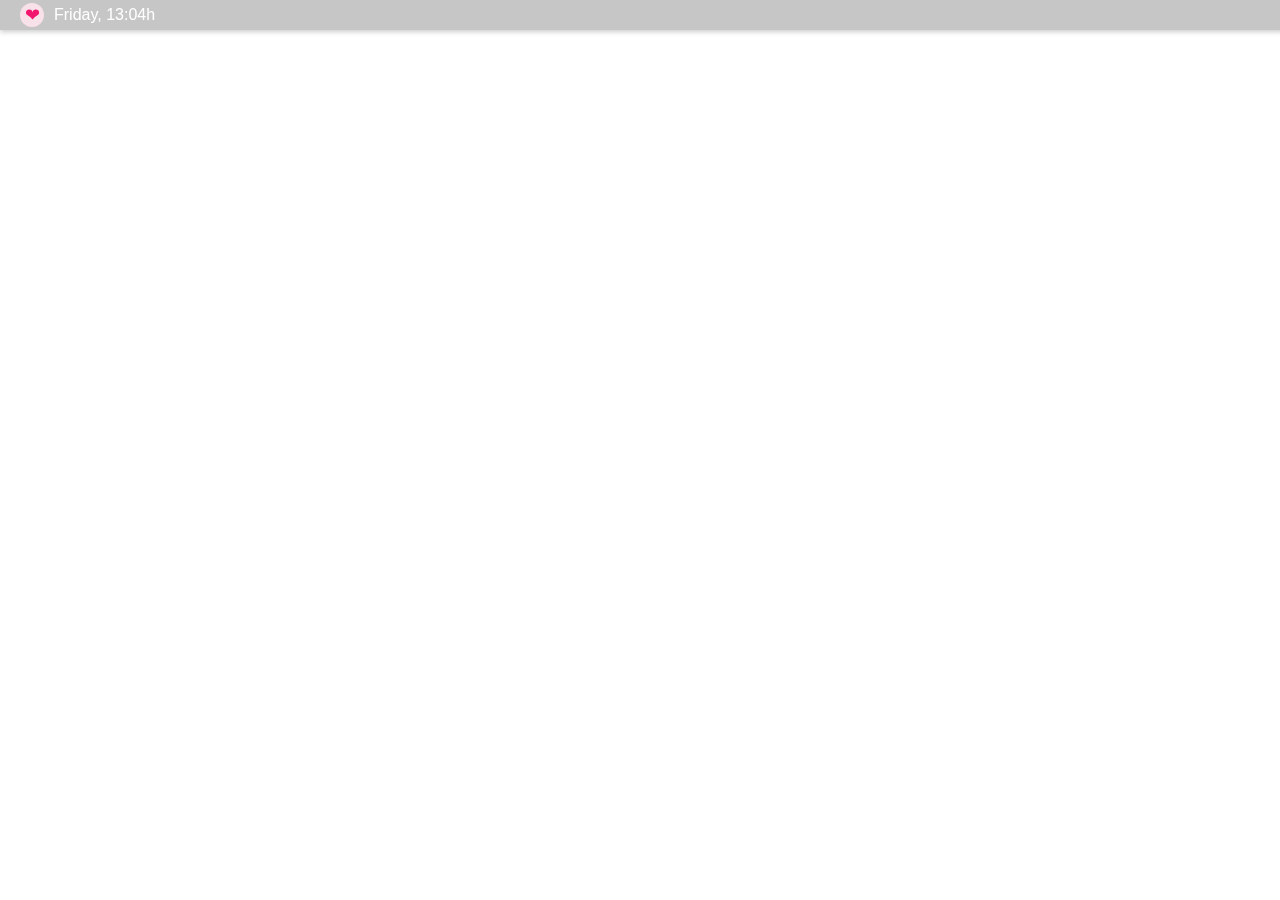
==== index.html @ 5750c32e "Initial commit" ====
<!DOCTYPE html>
<html lang="es">

<head>
    <meta charset="UTF-8">
    <meta name="viewport" content="width=device-width, initial-scale=1.0">
    <title>Portafolio - Escritorio</title>
    <link rel="stylesheet" href="styles/style.css">
    <!-- <link rel="stylesheet" href="https://cdnjs.cloudflare.com/ajax/libs/font-awesome/4.7.0/css/font-awesome.min.css"> -->
</head>

<body>
    <!-- navbar -->
    <nav class="menu">
        <ul>
            <li class="heart-icon"></li>
            <li class="day-time">saturday</li>
        </ul>
    </nav>

    <script src="scripts/main.js"></script>
</body>

</html>
---- styles/style.css ----
body {
    margin: 0px;
    padding: 0px;
    font-family: Arial, Helvetica, sans-serif;
    background: url('https://static.tumblr.com/94eb957a00fd03c0c2f7d26decd71578/u1rhacw/osAmyyh1q/tumblr_static_tumblr_static_gaussian_blur_gradient_desktop_1680x943_wallpaper-393751.jpg');
    color: #fff;
    font-weight: 300;
}

.menu {
    background-color: rgba(128, 128, 128, 0.451);
    position: fixed;
    width: 100%;
    height: 30px;
    display: flex;
    align-items: center;
    padding: 0 20px;
    box-shadow: 0px 2px 5px rgba(0, 0, 0, 0.2);
}

.menu ul {
    display: flex;
    gap: 10px;
    padding: 0;
    margin: 0;
    align-items: center;
}

li {
    list-style-type: none;
    display: flex;
    align-items: center;
}

.heart-icon {
    background-color: #f9e1ea;
    border-radius: 50%;
    height: 24px;
    width: 24px;
    display: flex;
    align-items: center;
    justify-content: center;
}

.heart-icon:before {
    color: #f3166e;
    content: "❤";
    font-size: 18px;
}
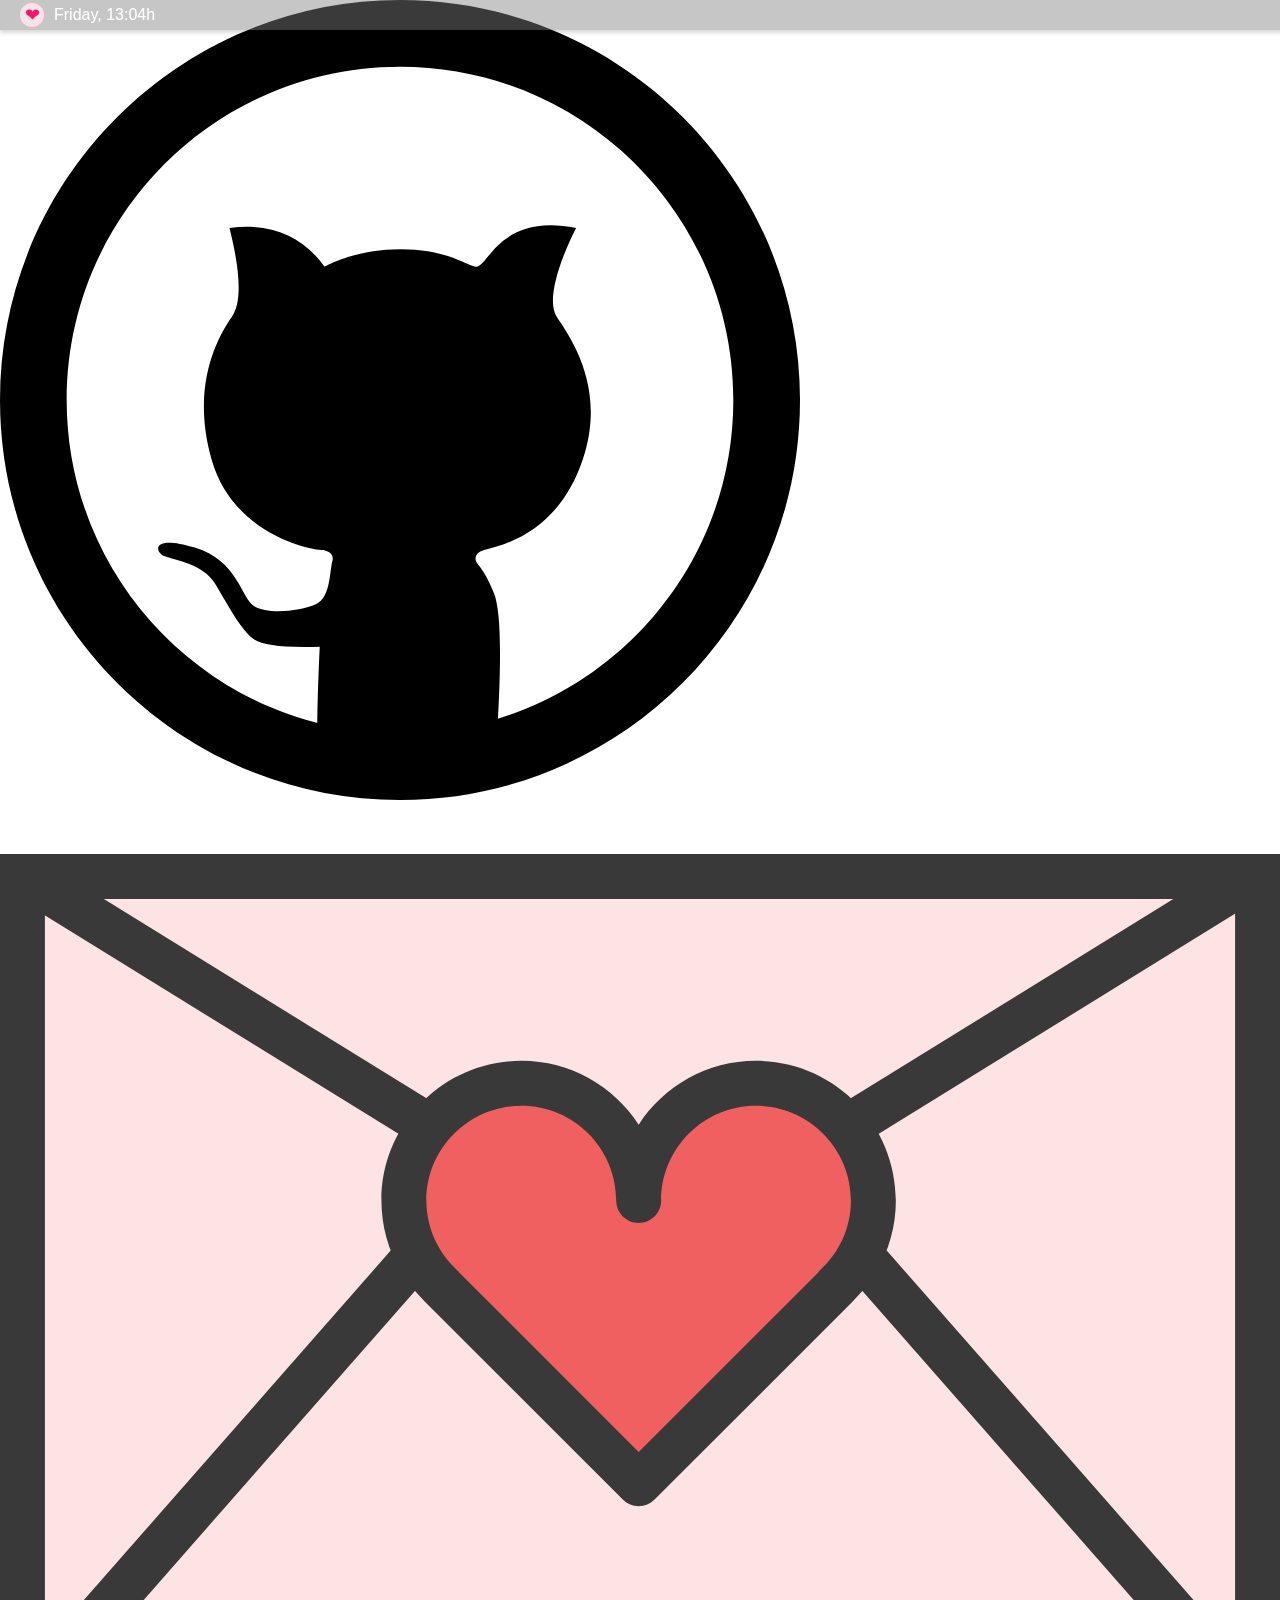
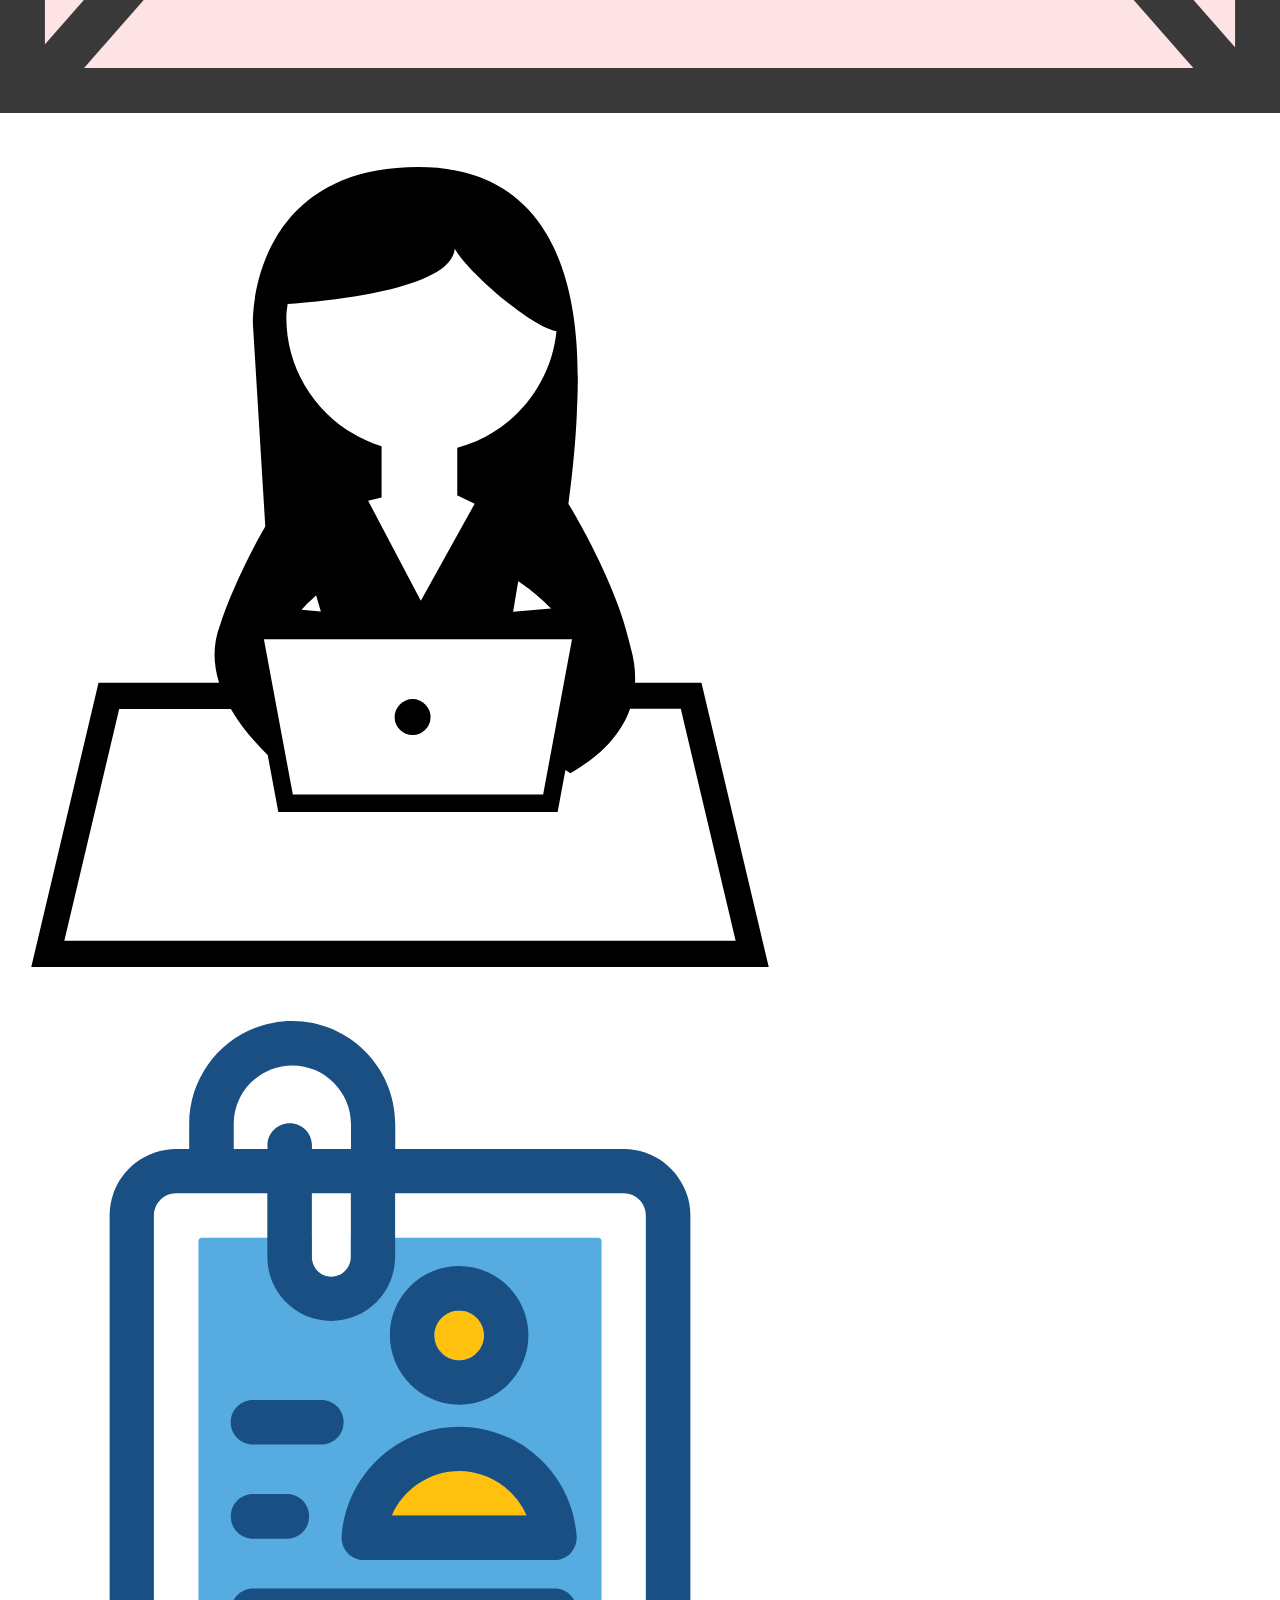
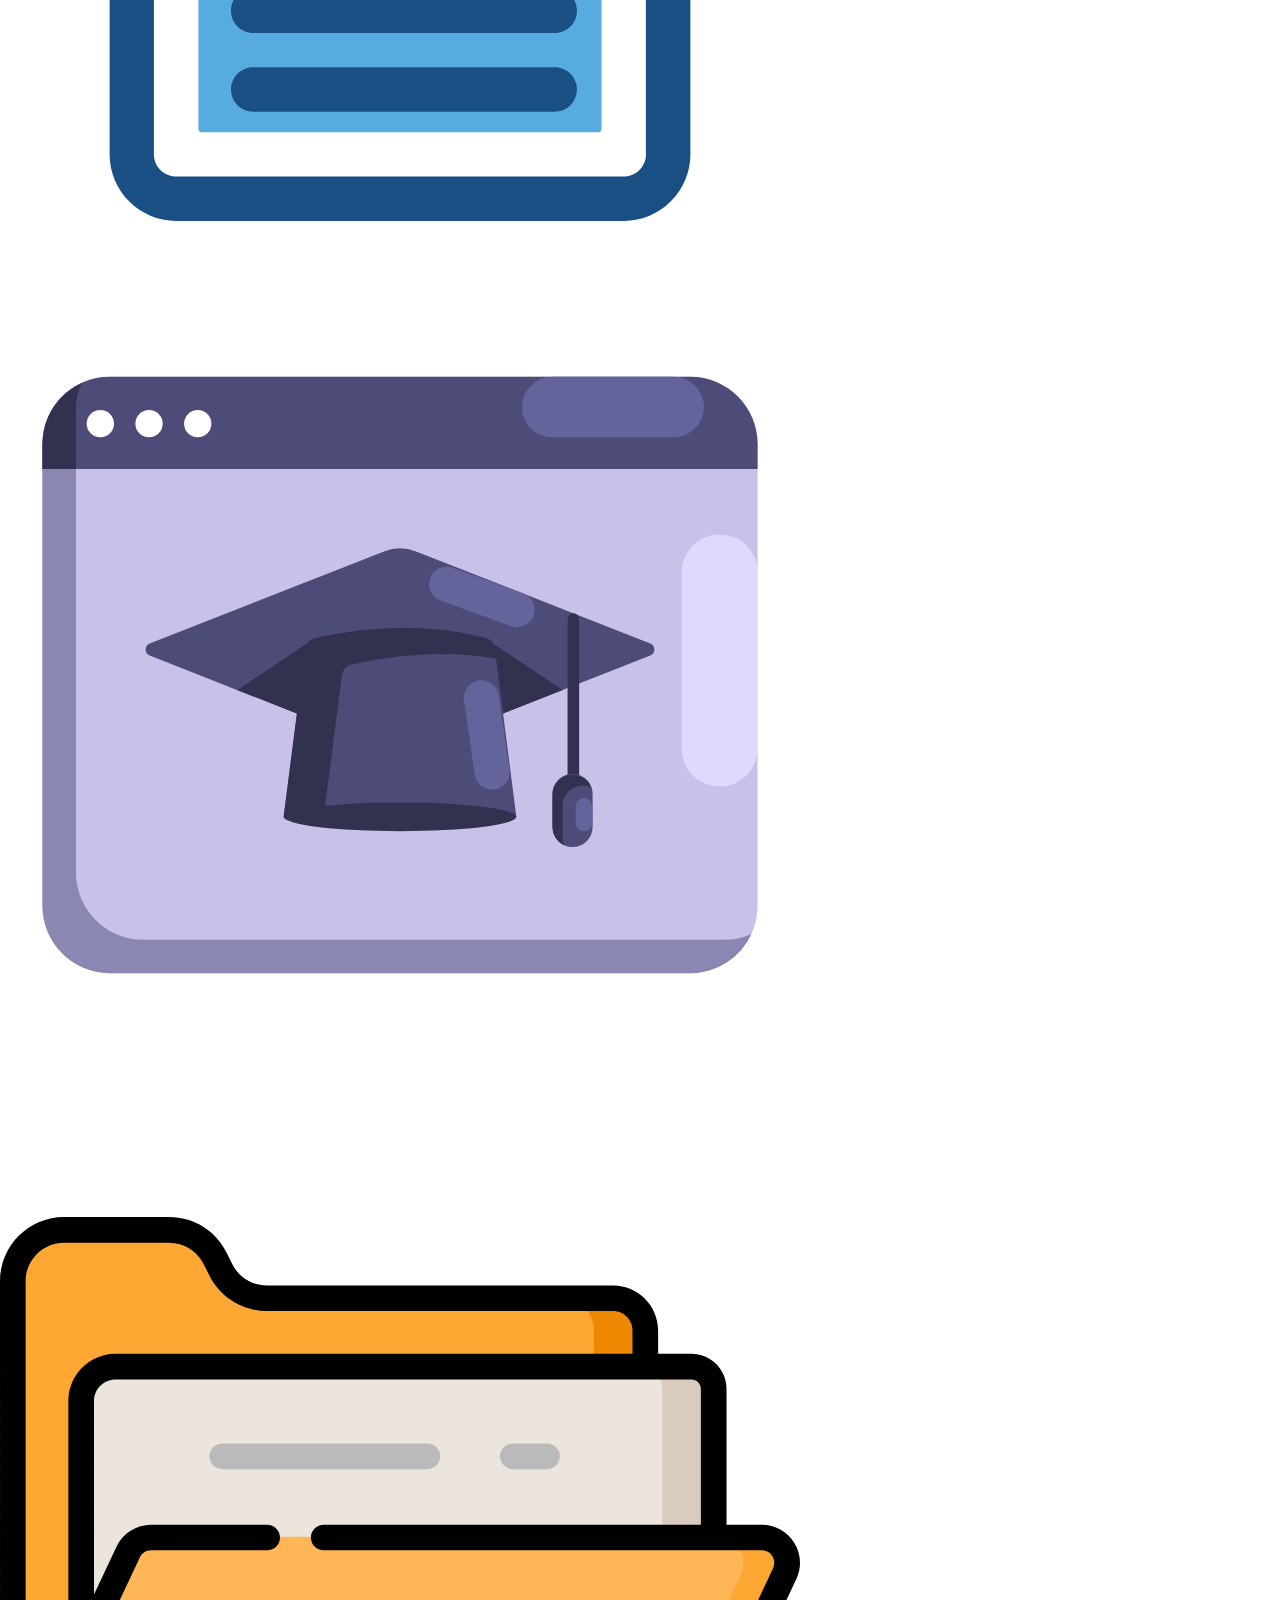
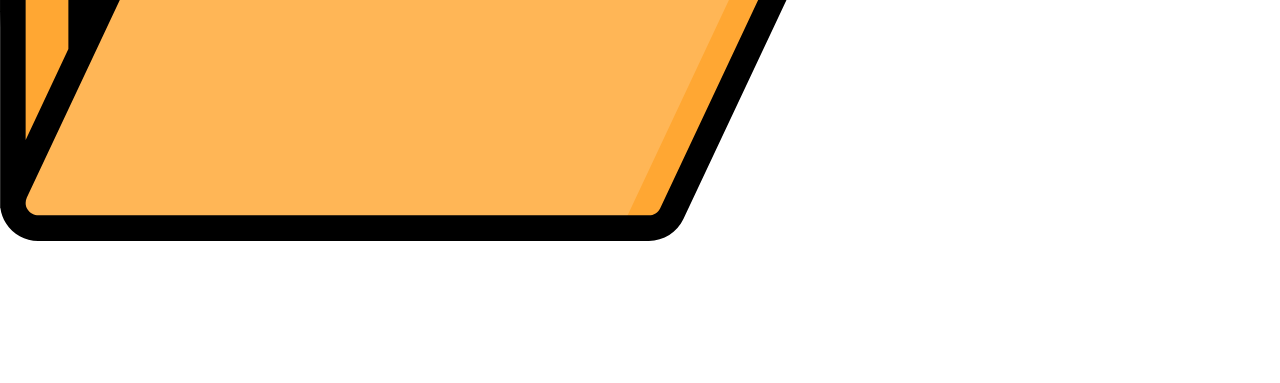
==== commit 2ead28cc: "icons added" ====
--- a/index.html
+++ b/index.html
@@ -6,7 +6,6 @@
     <meta name="viewport" content="width=device-width, initial-scale=1.0">
     <title>Portafolio - Escritorio</title>
     <link rel="stylesheet" href="styles/style.css">
-    <!-- <link rel="stylesheet" href="https://cdnjs.cloudflare.com/ajax/libs/font-awesome/4.7.0/css/font-awesome.min.css"> -->
 </head>
 
 <body>
@@ -14,9 +13,55 @@
     <nav class="menu">
         <ul>
             <li class="heart-icon"></li>
-            <li class="day-time">saturday</li>
+            <li class="day-time"></li>
         </ul>
     </nav>
+
+    <!-- main -->
+
+    <div class="desktop">
+        <div class="desktop-content">
+            <div class="folder" id="github" onclick="openGitHub()">
+                <div class="overlay"></div>
+                <img src="images/github.svg" alt="GitHub icon"/>
+                <p>GitHub</p>
+            </div>
+            <div class="folder" id="email" onclick="openEmail()">
+                <div class="overlay"></div>
+                <img src="images/mail-heart.svg" alt="Mail icon"/>
+                <p>Email</p>
+            </div>
+        </div>
+
+        <div class="desktop-content">
+            <div class="folder" id="experience" onclick="openExperiencePopup()">
+                <div class="overlay"></div>
+                <img src="images/experience.svg" alt="Experience"/>
+                <p>Experience</p>
+            </div>
+            <div class="folder" id="resume" onclick="openResumePopup()">
+                <div class="overlay"></div>
+                <img src="images/cv.svg" alt="CV"/>
+                <p>CV</p>
+            </div>
+        </div>
+
+        <div class="desktop-content">
+            <div class="folder" id="education" onclick="openEducationPopup()">
+                <div class="overlay"></div>
+                <img src="images/education.svg" alt="Education"/>
+                <p>Education</p>
+            </div>
+        </div>
+
+        <div class="desktop-content">
+            <div class="folder" id="projects" onclick="openProjectsPopup()">
+                <div class="overlay"></div>
+                <img src="images/projects.svg" alt="Projects"/>
+                <p>Projects</p>
+            </div>
+        </div>
+    </div>
 
     <script src="scripts/main.js"></script>
 </body>
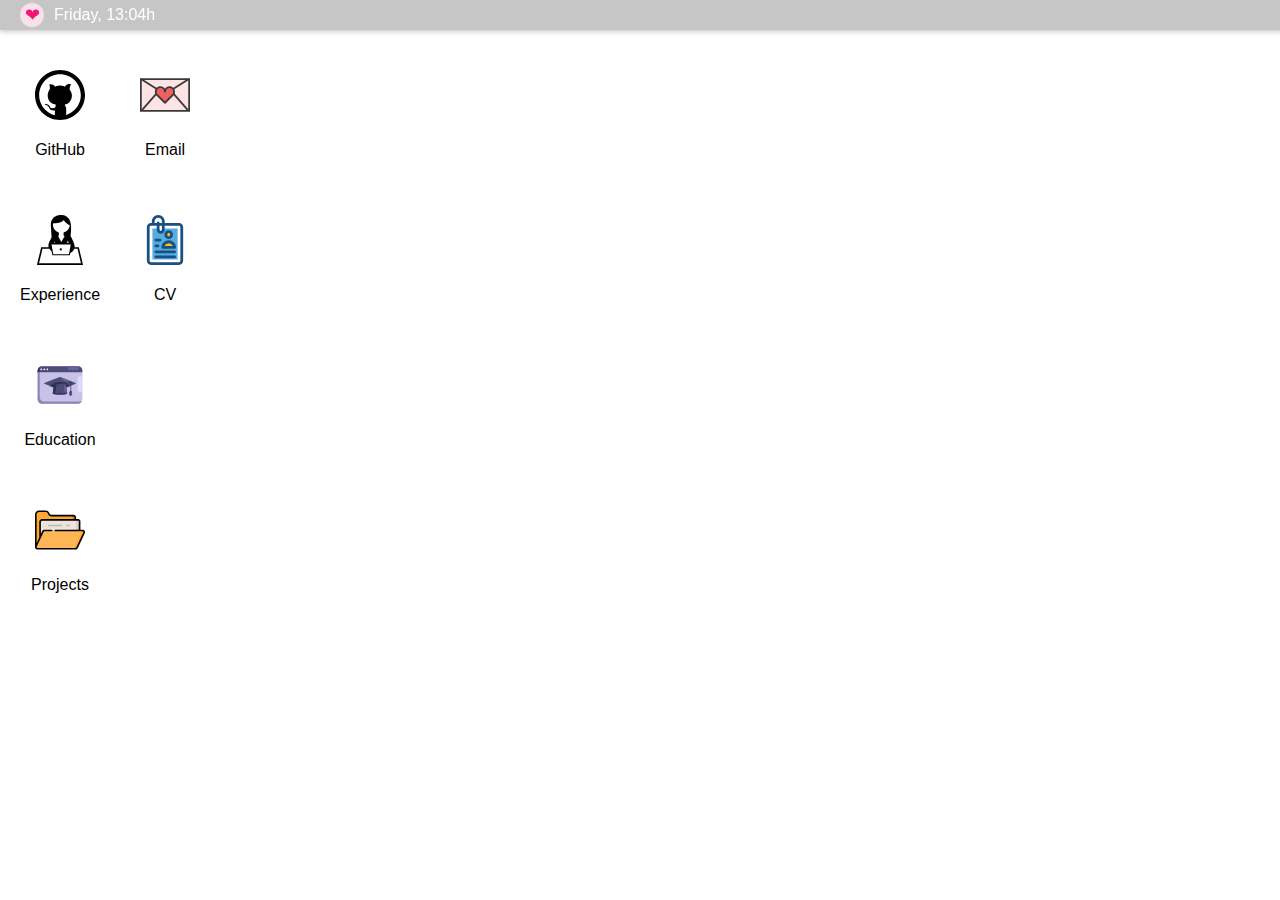
==== commit 6d6548ee: "added another container with its styles" ====
--- a/index.html
+++ b/index.html
@@ -19,45 +19,46 @@
 
     <!-- main -->
 
-    <div class="desktop">
-        <div class="desktop-content">
-            <div class="folder" id="github" onclick="openGitHub()">
+    <div class="wrapper">
+        <div class="grid-container">
+            <div class="grid-item" id="github" onclick="openGitHub()">
                 <div class="overlay"></div>
-                <img src="images/github.svg" alt="GitHub icon"/>
+                <img src="images/github.svg" alt="GitHub icon" />
                 <p>GitHub</p>
             </div>
-            <div class="folder" id="email" onclick="openEmail()">
+
+            <div class="grid-item" id="email" onclick="openEmail()">
                 <div class="overlay"></div>
-                <img src="images/mail-heart.svg" alt="Mail icon"/>
+                <img src="images/mail-heart.svg" alt="Mail icon" />
                 <p>Email</p>
             </div>
+
+
+            <div class="grid-item" id="experience" onclick="openExperiencePopup()">
+                <div class="overlay"></div>
+                <img src="images/experience.svg" alt="Experience" />
+                <p>Experience</p>
+            </div>
+
+
+            <div class="grid-item" id="resume" onclick="openResumePopup()">
+                <div class="overlay"></div>
+                <img src="images/cv.svg" alt="CV" />
+                <p>CV</p>
+            </div>
+
         </div>
 
-        <div class="desktop-content">
-            <div class="folder" id="experience" onclick="openExperiencePopup()">
+        <div class="grid-container-second">
+            <div class="grid-item" id="education" onclick="openEducationPopup()">
                 <div class="overlay"></div>
-                <img src="images/experience.svg" alt="Experience"/>
-                <p>Experience</p>
-            </div>
-            <div class="folder" id="resume" onclick="openResumePopup()">
-                <div class="overlay"></div>
-                <img src="images/cv.svg" alt="CV"/>
-                <p>CV</p>
-            </div>
-        </div>
-
-        <div class="desktop-content">
-            <div class="folder" id="education" onclick="openEducationPopup()">
-                <div class="overlay"></div>
-                <img src="images/education.svg" alt="Education"/>
+                <img src="images/education.svg" alt="Education" />
                 <p>Education</p>
             </div>
-        </div>
 
-        <div class="desktop-content">
-            <div class="folder" id="projects" onclick="openProjectsPopup()">
+            <div class="grid-item" id="projects" onclick="openProjectsPopup()">
                 <div class="overlay"></div>
-                <img src="images/projects.svg" alt="Projects"/>
+                <img src="images/projects.svg" alt="Projects" />
                 <p>Projects</p>
             </div>
         </div>
--- a/styles/style.css
+++ b/styles/style.css
@@ -7,9 +7,12 @@
     font-weight: 300;
 }
 
+/* menu styles */
+
 .menu {
     background-color: rgba(128, 128, 128, 0.451);
     position: fixed;
+    top: 0;
     width: 100%;
     height: 30px;
     display: flex;
@@ -46,4 +49,46 @@
     color: #f3166e;
     content: "❤";
     font-size: 18px;
-}+}
+
+/* main styles */
+
+.wrapper {
+    width: 100px; 
+    margin-left: 0;
+    margin-top: 50px;
+}
+
+.grid-container {
+    display: grid;
+    grid-template-columns: repeat(2, 1fr); 
+    grid-template-rows: auto;
+    gap: 0;
+}
+
+.grid-item {
+    display: flex;
+    flex-direction: column;
+    align-items: center;
+    justify-content: center;
+    padding: 20px;
+    color: black;
+    /* background-color: #ddd; */
+    /* border: 1px solid #ccc; */
+}
+
+.grid-item img {
+    width: 50px;
+    height: 50px; 
+    margin-bottom: 5px; 
+}
+
+
+.grid-container-second {
+    padding: 20px;
+    margin-left: 15px;
+    width: 50px;
+    height: 50px;
+    margin-bottom: 5px;
+    margin-top: -20px;
+}
